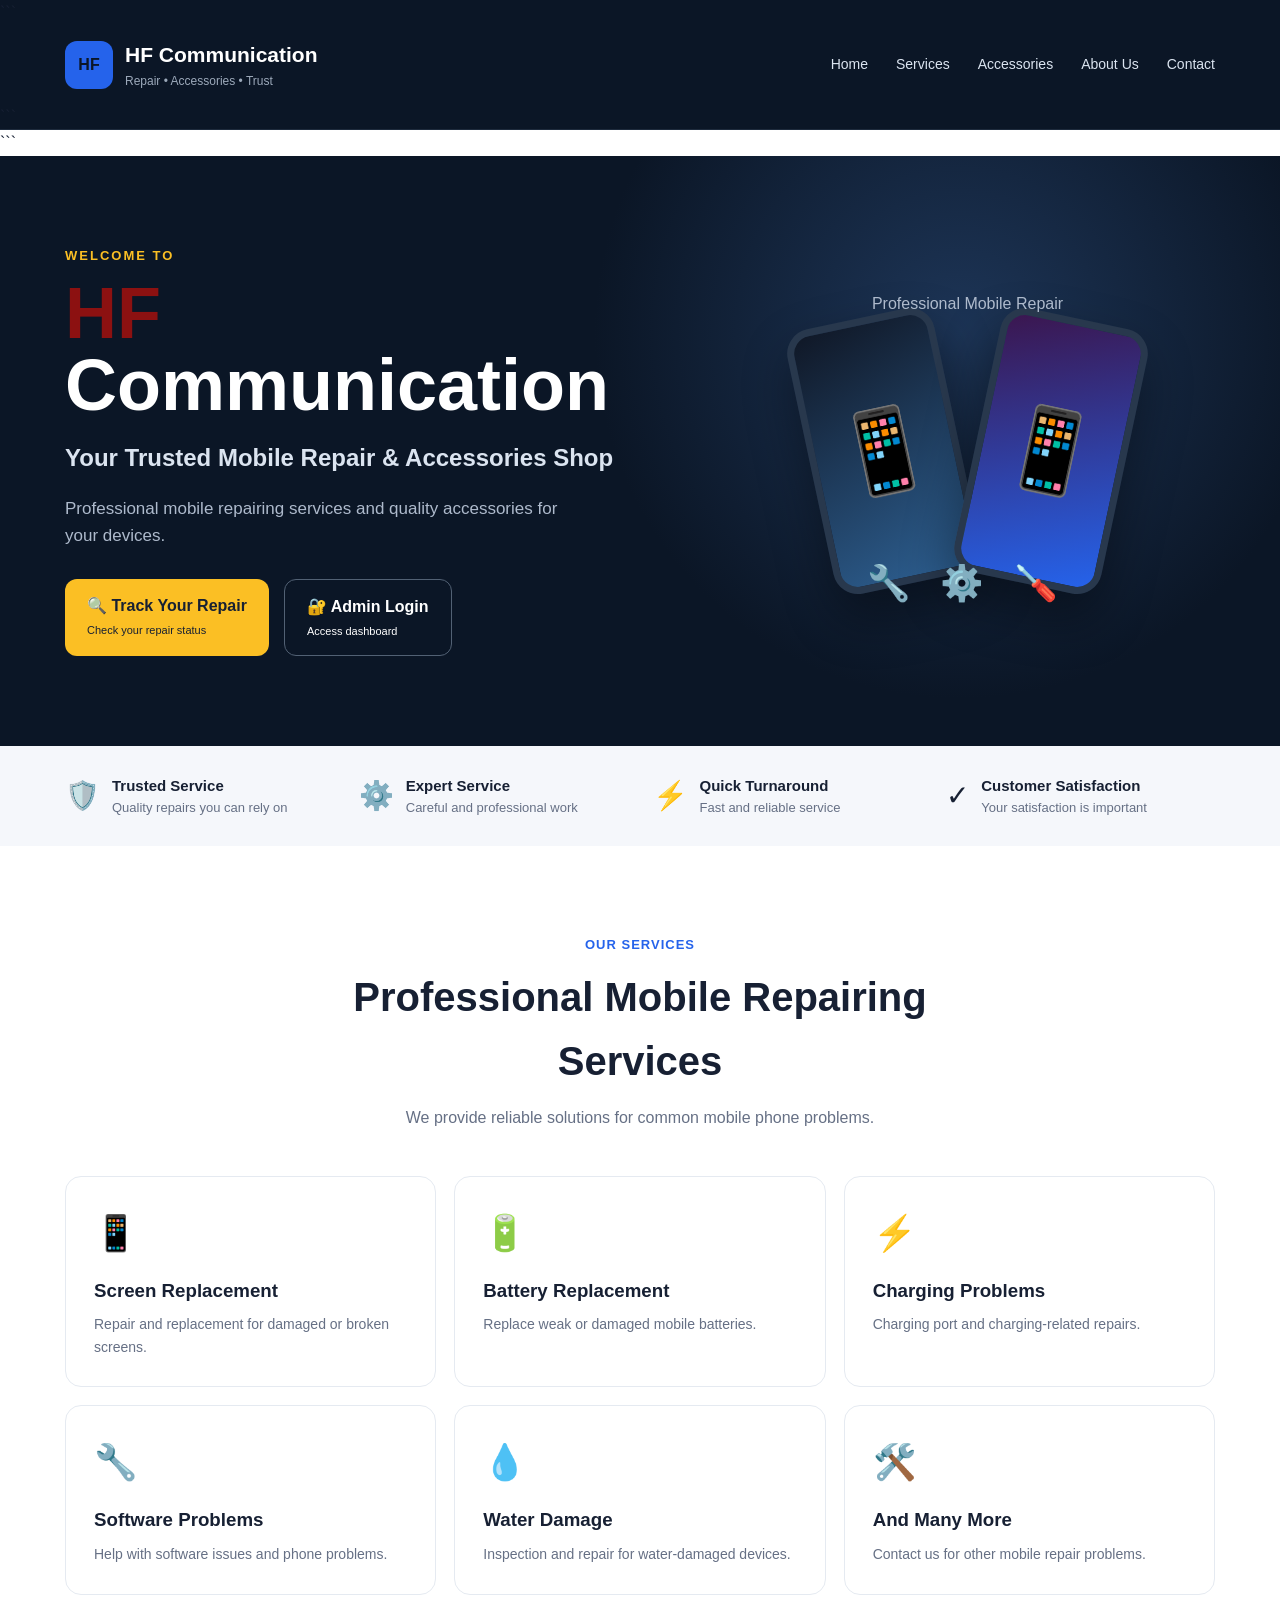
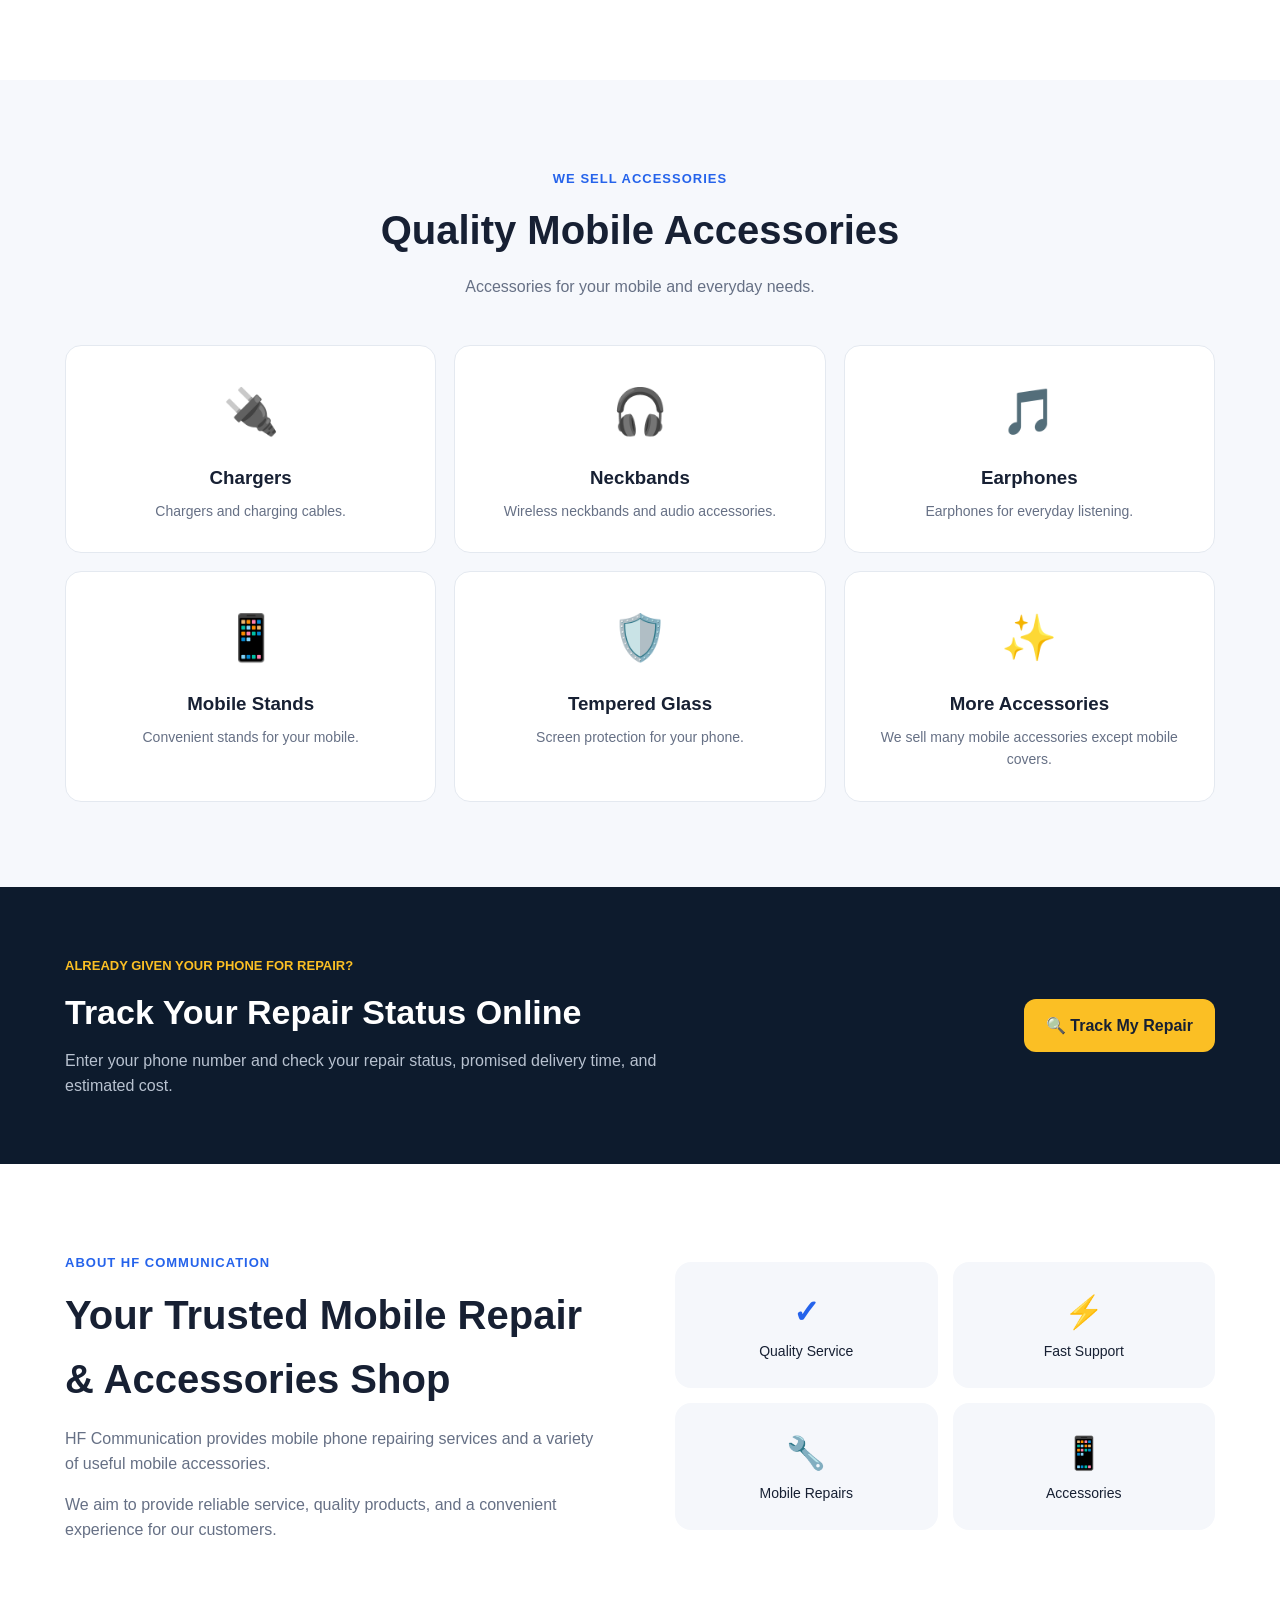
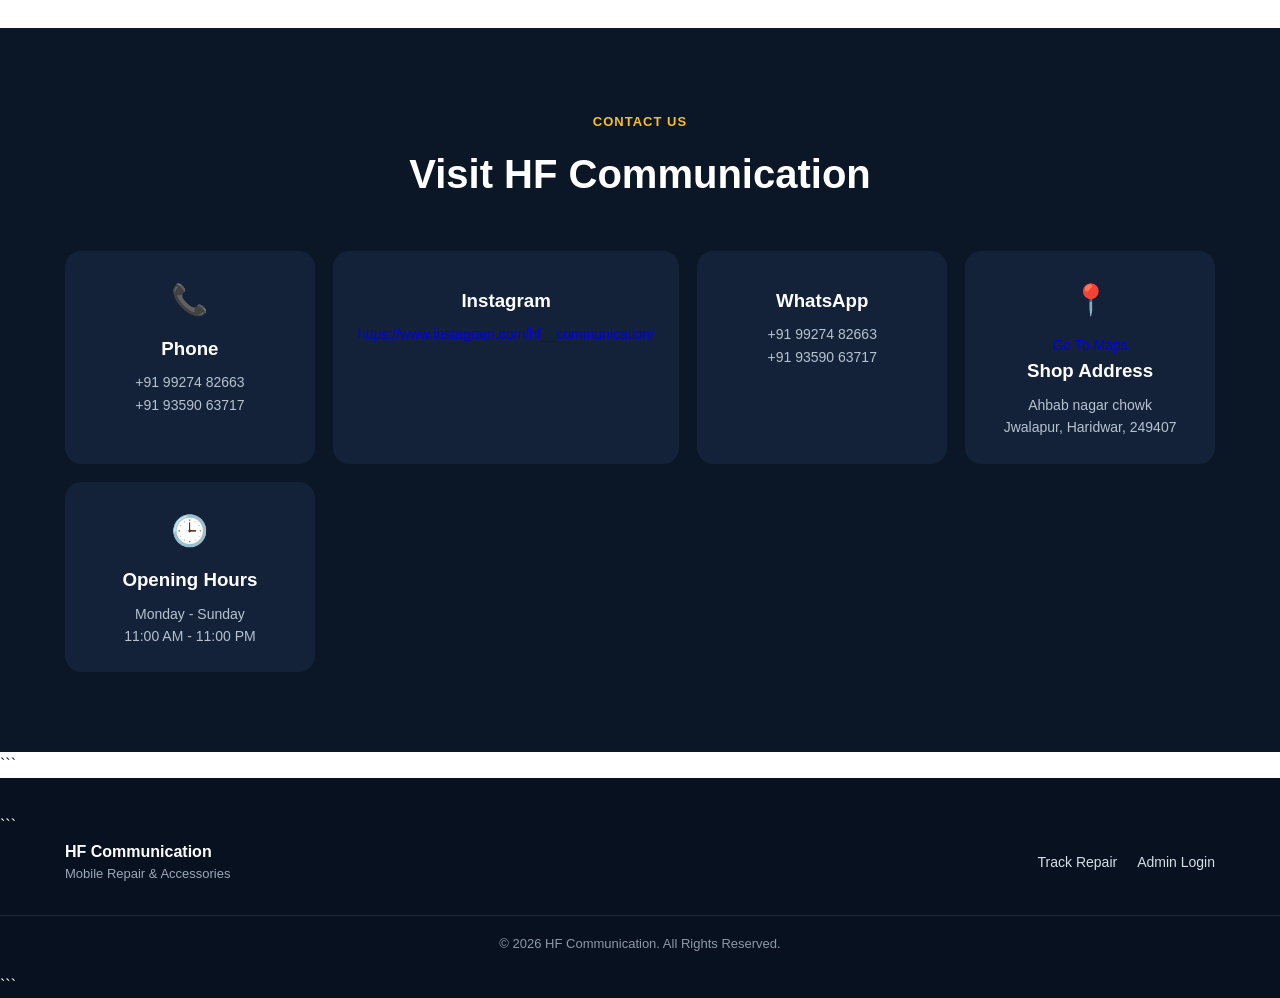
==== index.html @ 6cd39aac "Add files via upload" ====
<!DOCTYPE html>

<html lang="en">
<head>
  <meta charset="UTF-8">

<meta
name="viewport"
content="width=device-width, initial-scale=1.0"

>

  <title>HF Communication | Mobile Repair & Accessories</title>

  <link rel="stylesheet" href="home.css">
  <link href='https://cdn.boxicons.com/fonts/basic/boxicons.min.css' rel='stylesheet'>
<link href='https://cdn.boxicons.com/fonts/brands/boxicons-brands.min.css' rel='stylesheet'>

</head>

<body>

  <!-- ================= HEADER ================= -->

  <header class="site-header">

```
<div class="container navbar">

  <a href="index.html" class="logo">

    <div class="logo-icon">HF</div>

    <div>
      <span class="logo-name">HF Communication</span>
      <span class="logo-tagline">
        Repair • Accessories • Trust
      </span>
    </div>

  </a>


  <nav class="nav-links">

    <a href="#home">Home</a>
    <a href="#services">Services</a>
    <a href="#accessories">Accessories</a>
    <a href="#about">About Us</a>
    <a href="#contact">Contact</a>

  </nav>


  <button
    class="mobile-menu-btn"
    id="mobileMenuBtn"
    aria-label="Open menu"
  >
    ☰
  </button>

</div>
```

  </header>

  <!-- ================= HERO ================= -->

  <main>

```
<section id="home" class="hero">

  <div class="container hero-grid">

    <div class="hero-content">

      <p class="welcome-text">
        WELCOME TO
      </p>

      <h1>
        HF <span>Communication</span>
      </h1>

      <h2>
        Your Trusted Mobile Repair
        & Accessories Shop
      </h2>

      <p class="hero-description">

        Professional mobile repairing services
        and quality accessories for your devices.

      </p>


      <div class="hero-buttons">

        <a
          href="track.html"
          class="btn btn-primary"
        >
          🔍 Track Your Repair

          <small>
            Check your repair status
          </small>
        </a>


        <a
          href="admin.html"
          class="btn btn-secondary"
        >
          🔐 Admin Login

          <small>
            Access dashboard
          </small>
        </a>

      </div>

    </div>


    <div class="hero-visual">

      <div class="phone phone-one">
        📱
      </div>

      <div class="phone phone-two">
        📱
      </div>

      <div class="repair-tools">
        🔧 ⚙️ 🪛
      </div>

      <p>
        Professional Mobile Repair
      </p>

    </div>

  </div>

</section>


<!-- ================= TRUST ================= -->

<section class="trust-section">

  <div class="container trust-grid">

    <div class="trust-item">
      <div class="trust-icon">🛡️</div>

      <div>
        <h3>Trusted Service</h3>
        <p>Quality repairs you can rely on</p>
      </div>
    </div>


    <div class="trust-item">
      <div class="trust-icon">⚙️</div>

      <div>
        <h3>Expert Service</h3>
        <p>Careful and professional work</p>
      </div>
    </div>


    <div class="trust-item">
      <div class="trust-icon">⚡</div>

      <div>
        <h3>Quick Turnaround</h3>
        <p>Fast and reliable service</p>
      </div>
    </div>


    <div class="trust-item">
      <div class="trust-icon">✓</div>

      <div>
        <h3>Customer Satisfaction</h3>
        <p>Your satisfaction is important</p>
      </div>
    </div>

  </div>

</section>


<!-- ================= SERVICES ================= -->

<section id="services" class="section">

  <div class="container">

    <div class="section-heading">

      <span>OUR SERVICES</span>

      <h2>
        Professional Mobile Repairing Services
      </h2>

      <p>
        We provide reliable solutions for common
        mobile phone problems.
      </p>

    </div>


    <div class="services-grid">


      <div class="service-card">

        <div class="service-icon">📱</div>

        <h3>Screen Replacement</h3>

        <p>
          Repair and replacement for damaged
          or broken screens.
        </p>

      </div>


      <div class="service-card">

        <div class="service-icon">🔋</div>

        <h3>Battery Replacement</h3>

        <p>
          Replace weak or damaged mobile batteries.
        </p>

      </div>


      <div class="service-card">

        <div class="service-icon">⚡</div>

        <h3>Charging Problems</h3>

        <p>
          Charging port and charging-related repairs.
        </p>

      </div>


      <div class="service-card">

        <div class="service-icon">🔧</div>

        <h3>Software Problems</h3>

        <p>
          Help with software issues and phone problems.
        </p>

      </div>


      <div class="service-card">

        <div class="service-icon">💧</div>

        <h3>Water Damage</h3>

        <p>
          Inspection and repair for water-damaged devices.
        </p>

      </div>


      <div class="service-card">

        <div class="service-icon">🛠️</div>

        <h3>And Many More</h3>

        <p>
          Contact us for other mobile repair problems.
        </p>

      </div>


    </div>

  </div>

</section>


<!-- ================= ACCESSORIES ================= -->

<section
  id="accessories"
  class="section accessories-section"
>

  <div class="container">

    <div class="section-heading">

      <span>WE SELL ACCESSORIES</span>

      <h2>
        Quality Mobile Accessories
      </h2>

      <p>
        Accessories for your mobile and everyday needs.
      </p>

    </div>


    <div class="accessories-grid">


      <div class="accessory-card">

        <div class="accessory-icon">🔌</div>

        <h3>Chargers</h3>

        <p>
          Chargers and charging cables.
        </p>

      </div>


      <div class="accessory-card">

        <div class="accessory-icon">🎧</div>

        <h3>Neckbands</h3>

        <p>
          Wireless neckbands and audio accessories.
        </p>

      </div>


      <div class="accessory-card">

        <div class="accessory-icon">🎵</div>

        <h3>Earphones</h3>

        <p>
          Earphones for everyday listening.
        </p>

      </div>


      <div class="accessory-card">

        <div class="accessory-icon">📱</div>

        <h3>Mobile Stands</h3>

        <p>
          Convenient stands for your mobile.
        </p>

      </div>


      <div class="accessory-card">

        <div class="accessory-icon">🛡️</div>

        <h3>Tempered Glass</h3>

        <p>
          Screen protection for your phone.
        </p>

      </div>


      <div class="accessory-card">

        <div class="accessory-icon">✨</div>

        <h3>More Accessories</h3>

        <p>
          We sell many mobile accessories
          except mobile covers.
        </p>

      </div>


    </div>

  </div>

</section>


<!-- ================= TRACK CTA ================= -->

<section class="track-cta">

  <div class="container cta-content">

    <div>

      <span>ALREADY GIVEN YOUR PHONE FOR REPAIR?</span>

      <h2>
        Track Your Repair Status Online
      </h2>

      <p>
        Enter your phone number and check your
        repair status, promised delivery time,
        and estimated cost.
      </p>

    </div>


    <a
      href="track.html"
      class="btn btn-primary large-btn"
    >
      🔍 Track My Repair
    </a>

  </div>

</section>


<!-- ================= ABOUT ================= -->

<section id="about" class="section about-section">

  <div class="container about-grid">

    <div>

      <span class="section-label">
        ABOUT HF COMMUNICATION
      </span>

      <h2>
        Your Trusted Mobile Repair
        & Accessories Shop
      </h2>

      <p>

        HF Communication provides mobile phone
        repairing services and a variety of
        useful mobile accessories.

      </p>

      <p>

        We aim to provide reliable service,
        quality products, and a convenient
        experience for our customers.

      </p>

    </div>


    <div class="stats-box">

      <div class="stat">
        <strong>✓</strong>
        <span>Quality Service</span>
      </div>

      <div class="stat">
        <strong>⚡</strong>
        <span>Fast Support</span>
      </div>

      <div class="stat">
        <strong>🔧</strong>
        <span>Mobile Repairs</span>
      </div>

      <div class="stat">
        <strong>📱</strong>
        <span>Accessories</span>
      </div>

    </div>

  </div>

</section>


<!-- ================= CONTACT ================= -->

<section id="contact" class="contact-section">

  <div class="container">

    <div class="section-heading light-heading">

      <span>CONTACT US</span>

      <h2>
        Visit HF Communication
      </h2>

    </div>


    <div class="contact-grid">


      <div class="contact-card">

        <div class="contact-icon">📞</div>

        <h3>Phone</h3>

        <!-- CHANGE THIS -->
        <p>+91 99274 82663</p>
        <p>+91 93590 63717 </p>

      </div>

      <div class="contact-card">
  <div class="contact-icon"><a href="https://www.instagram.com/hf__communication/" target="_blank"><i class='bxl  bx-instagram'  ></i></a></div>
  <h3>Instagram</h3>
  <p>
    <a href="https://www.instagram.com/hf__communication/" target="_blank">
      https://www.instagram.com/hf__communication/
    </a>
  </p>
</div>



      <div class="contact-card">

        <div class="contact-icon"><a href="#"><i class='bxl  bx-whatsapp'  ></i></a></div>

        <h3>WhatsApp</h3>

        <p>+91 99274 82663</p>
        <p>+91 93590 63717 </p>

      </div>


      <div class="contact-card">

        <div class="contact-icon">📍</div>
         <p>
    <a href="https://maps.app.goo.gl/x4Cbnzty445XVziE9" target="_blank">
      Go To Maps
    </a>

        <h3>Shop Address</h3>

        <!-- CHANGE THIS -->
        <p>
          Ahbab nagar chowk<br>
          Jwalapur, Haridwar, 249407
        </p>

      </div>


      <div class="contact-card">

        <div class="contact-icon">🕒</div>

        <h3>Opening Hours</h3>

        <!-- CHANGE THIS -->
        <p>
          Monday - Sunday<br>
          11:00 AM - 11:00 PM
        </p>

      </div>


    </div>

  </div>

</section>
```

  </main>

  <!-- ================= FOOTER ================= -->

  <footer>

```
<div class="container footer-content">

  <div>

    <strong>HF Communication</strong>

    <p>
      Mobile Repair & Accessories
    </p>

  </div>


  <div class="footer-links">

    <a href="track.html">
      Track Repair
    </a>

    <a href="admin.html">
      Admin Login
    </a>

  </div>

</div>


<div class="copyright">

  © <span id="year"></span>
  HF Communication. All Rights Reserved.

</div>
```

  </footer>

  <script>

    document.getElementById("year").textContent =
      new Date().getFullYear();


    const mobileMenuBtn =
      document.getElementById("mobileMenuBtn");

    const navLinks =
      document.querySelector(".nav-links");


    mobileMenuBtn.addEventListener(
      "click",
      () => {

        navLinks.classList.toggle("show");

      }
    );

  </script>

</body>
</html>
---- home.css ----
/* =========================
HF COMMUNICATION HOMEPAGE
========================= */

* {
  box-sizing: border-box;
  margin: 0;
  padding: 0;
  }

html {
scroll-behavior: smooth;
}

body {
font-family: Arial, sans-serif;
color: #172033;
background: #ffffff;
line-height: 1.6;
}

a {
text-decoration: none;
}

.container {
width: min(1150px, 92%);
margin: auto;
}

/* ================= HEADER ================= */

.site-header {
background: #0b1626;
position: sticky;
top: 0;
z-index: 1000;
border-bottom: 1px solid #1e2b3d;
}

.navbar {
min-height: 78px;
display: flex;
align-items: center;
justify-content: space-between;
}

.logo {
display: flex;
align-items: center;
gap: 12px;
}

.logo-icon {
width: 48px;
height: 48px;
display: grid;
place-items: center;
background: #2563eb;
color: #0b1626;
font-weight: bold;
border-radius: 12px;
}

.logo-name {
display: block;
color: white;
font-size: 21px;
font-weight: bold;
}

.logo-tagline {
display: block;
color: #9ca9ba;
font-size: 12px;
}

.nav-links {
display: flex;
gap: 28px;
}

.nav-links a {
color: #dbe4f0;
font-size: 14px;
}

.nav-links a:hover {
color: #fbbf24;
}

.mobile-menu-btn {
display: none;
background: none;
border: 0;
color: white;
font-size: 26px;
cursor: pointer;
}

/* ================= HERO ================= */

.hero {
background:
radial-gradient(
circle at 75% 30%,
#1d3557,
transparent 35%
),
#0b1626;

color: white;
padding: 90px 0;
}

.hero-grid {
display: grid;
grid-template-columns: 1.1fr 0.9fr;
gap: 50px;
align-items: center;
}

.welcome-text {
color: #fbbf24;
font-weight: bold;
letter-spacing: 2px;
font-size: 13px;
margin-bottom: 10px;
}

.hero h1 {
font-size: clamp(42px, 6vw, 72px);
line-height: 1;
margin-bottom: 18px;
}

.hero h1 {
color: #8c1111;
}

.hero h1 span {
color: white;
}

.hero h2 {
font-size: 24px;
color: #dbe4f0;
margin-bottom: 18px;
}

.hero-description {
color: #aebacc;
max-width: 520px;
margin-bottom: 30px;
font-size: 17px;
}

.hero-buttons {
display: flex;
gap: 15px;
flex-wrap: wrap;
}

.btn {
padding: 14px 22px;
border-radius: 12px;
font-weight: bold;
display: inline-flex;
flex-direction: column;
transition: 0.2s;
}

.btn small {
font-size: 11px;
font-weight: normal;
margin-top: 3px;
}

.btn-primary {
background: #fbbf24;
color: #172033;
}

.btn-primary:hover {
transform: translateY(-2px);
}

.btn-secondary {
border: 1px solid #526174;
color: white;
}

.btn-secondary:hover {
background: #172437;
}

/* ================= HERO VISUAL ================= */

.hero-visual {
min-height: 360px;
position: relative;
display: grid;
place-items: center;
}

.phone {
width: 150px;
height: 270px;
border-radius: 25px;
border: 7px solid #28384d;
background: linear-gradient(
160deg,
#101827,
#2d5f91
);
display: grid;
place-items: center;
font-size: 80px;
box-shadow: 0 25px 50px rgba(0,0,0,.4);
}

.phone-one {
transform: rotate(-12deg);
position: absolute;
left: 18%;
}

.phone-two {
transform: rotate(12deg);
position: absolute;
right: 18%;
background: linear-gradient(
160deg,
#3b164f,
#2563eb
);
}

.repair-tools {
position: absolute;
bottom: 20px;
font-size: 35px;
letter-spacing: 10px;
}

.hero-visual p {
position: absolute;
top: 20px;
color: #aebacc;
}

/* ================= TRUST ================= */

.trust-section {
padding: 28px 0;
background: #f5f7fb;
}

.trust-grid {
display: grid;
grid-template-columns: repeat(4, 1fr);
gap: 25px;
}

.trust-item {
display: flex;
gap: 12px;
align-items: center;
}

.trust-icon {
font-size: 28px;
}

.trust-item h3 {
font-size: 15px;
}

.trust-item p {
color: #667085;
font-size: 13px;
}

/* ================= SECTIONS ================= */

.section {
padding: 85px 0;
}

.section-heading {
text-align: center;
max-width: 700px;
margin: 0 auto 45px;
}

.section-heading span,
.section-label {
color: #2563eb;
font-size: 13px;
font-weight: bold;
letter-spacing: 1px;
}

.section-heading h2,
.about-grid h2 {
font-size: clamp(28px, 4vw, 40px);
margin: 8px 0 12px;
}

.section-heading p {
color: #667085;
}

/* ================= SERVICES ================= */

.services-grid {
display: grid;
grid-template-columns: repeat(3, 1fr);
gap: 18px;
}

.service-card {
padding: 28px;
border: 1px solid #e5eaf1;
border-radius: 16px;
background: white;
transition: 0.2s;
}

.service-card:hover {
transform: translateY(-5px);
box-shadow: 0 15px 35px rgba(0,0,0,.08);
}

.service-icon {
font-size: 35px;
margin-bottom: 15px;
}

.service-card h3 {
margin-bottom: 8px;
}

.service-card p {
color: #667085;
font-size: 14px;
}

/* ================= ACCESSORIES ================= */

.accessories-section {
background: #f6f8fc;
}

.accessories-grid {
display: grid;
grid-template-columns: repeat(3, 1fr);
gap: 18px;
}

.accessory-card {
text-align: center;
background: white;
border: 1px solid #e4e9f0;
border-radius: 16px;
padding: 30px 20px;
}

.accessory-icon {
font-size: 45px;
margin-bottom: 15px;
}

.accessory-card h3 {
margin-bottom: 7px;
}

.accessory-card p {
font-size: 14px;
color: #667085;
}

/* ================= TRACK CTA ================= */

.track-cta {
background: #0d1b2d;
color: white;
padding: 65px 0;
}

.cta-content {
display: flex;
align-items: center;
justify-content: space-between;
gap: 30px;
}

.cta-content span {
color: #fbbf24;
font-size: 13px;
font-weight: bold;
}

.cta-content h2 {
font-size: 34px;
margin: 8px 0;
}

.cta-content p {
color: #b8c2d0;
max-width: 650px;
}

.large-btn {
white-space: nowrap;
}

/* ================= ABOUT ================= */

.about-section {
background: white;
}

.about-grid {
display: grid;
grid-template-columns: 1fr 1fr;
gap: 70px;
align-items: center;
}

.about-grid p {
color: #667085;
margin-top: 15px;
}

.stats-box {
display: grid;
grid-template-columns: 1fr 1fr;
gap: 15px;
}

.stat {
padding: 25px;
background: #f5f7fb;
border-radius: 16px;
text-align: center;
}

.stat strong {
display: block;
font-size: 32px;
color: #2563eb;
}

.stat span {
font-size: 14px;
}

/* ================= CONTACT ================= */

.contact-section {
background: #0b1626;
color: white;
padding: 80px 0;
}

.light-heading h2 {
color: white;
}

.light-heading span {
color: #fbbf24;
}

.contact-grid {
display: grid;
grid-template-columns: repeat(4, 1fr);
gap: 18px;
}

.contact-card {
background: #132238;
padding: 25px;
border-radius: 16px;
text-align: center;
}

.contact-icon {
font-size: 30px;
margin-bottom: 10px;
}

.contact-card h3 {
margin-bottom: 8px;
}

.contact-card p {
color: #b7c2d0;
font-size: 14px;
}

/* ================= FOOTER ================= */

footer {
background: #07111f;
color: white;
padding-top: 35px;
}

.footer-content {
display: flex;
justify-content: space-between;
align-items: center;
padding-bottom: 30px;
}

.footer-content p {
color: #9ba8b8;
font-size: 13px;
}

.footer-links {
display: flex;
gap: 20px;
}

.footer-links a {
color: #d6dee8;
font-size: 14px;
}

.copyright {
border-top: 1px solid #1c2a3a;
text-align: center;
padding: 18px;
color: #8d99a8;
font-size: 13px;
}

/* ================= MOBILE ================= */

@media (max-width: 900px) {

.hero-grid,
.about-grid {
grid-template-columns: 1fr;
}

.hero-content {
text-align: center;
}

.hero-description {
margin-left: auto;
margin-right: auto;
}

.hero-buttons {
justify-content: center;
}

.trust-grid,
.contact-grid {
grid-template-columns: repeat(2, 1fr);
}

.cta-content {
flex-direction: column;
text-align: center;
}

}

@media (max-width: 700px) {

.nav-links {
display: none;
position: absolute;
top: 78px;
left: 0;
width: 100%;
background: #0b1626;
flex-direction: column;
padding: 25px;
}

.nav-links.show {
display: flex;
}

.mobile-menu-btn {
display: block;
}

.services-grid,
.accessories-grid {
grid-template-columns: repeat(2, 1fr);
}

.hero {
padding: 65px 0;
}

.hero-visual {
min-height: 300px;
}

.phone-one {
left: 10%;
}

.phone-two {
right: 10%;
}

}

@media (max-width: 500px) {

.services-grid,
.accessories-grid,
.trust-grid,
.contact-grid {
grid-template-columns: 1fr;
}

.hero h2 {
font-size: 20px;
}

.hero-visual {
transform: scale(.85);
}

.footer-content {
flex-direction: column;
gap: 20px;
text-align: center;
}

}
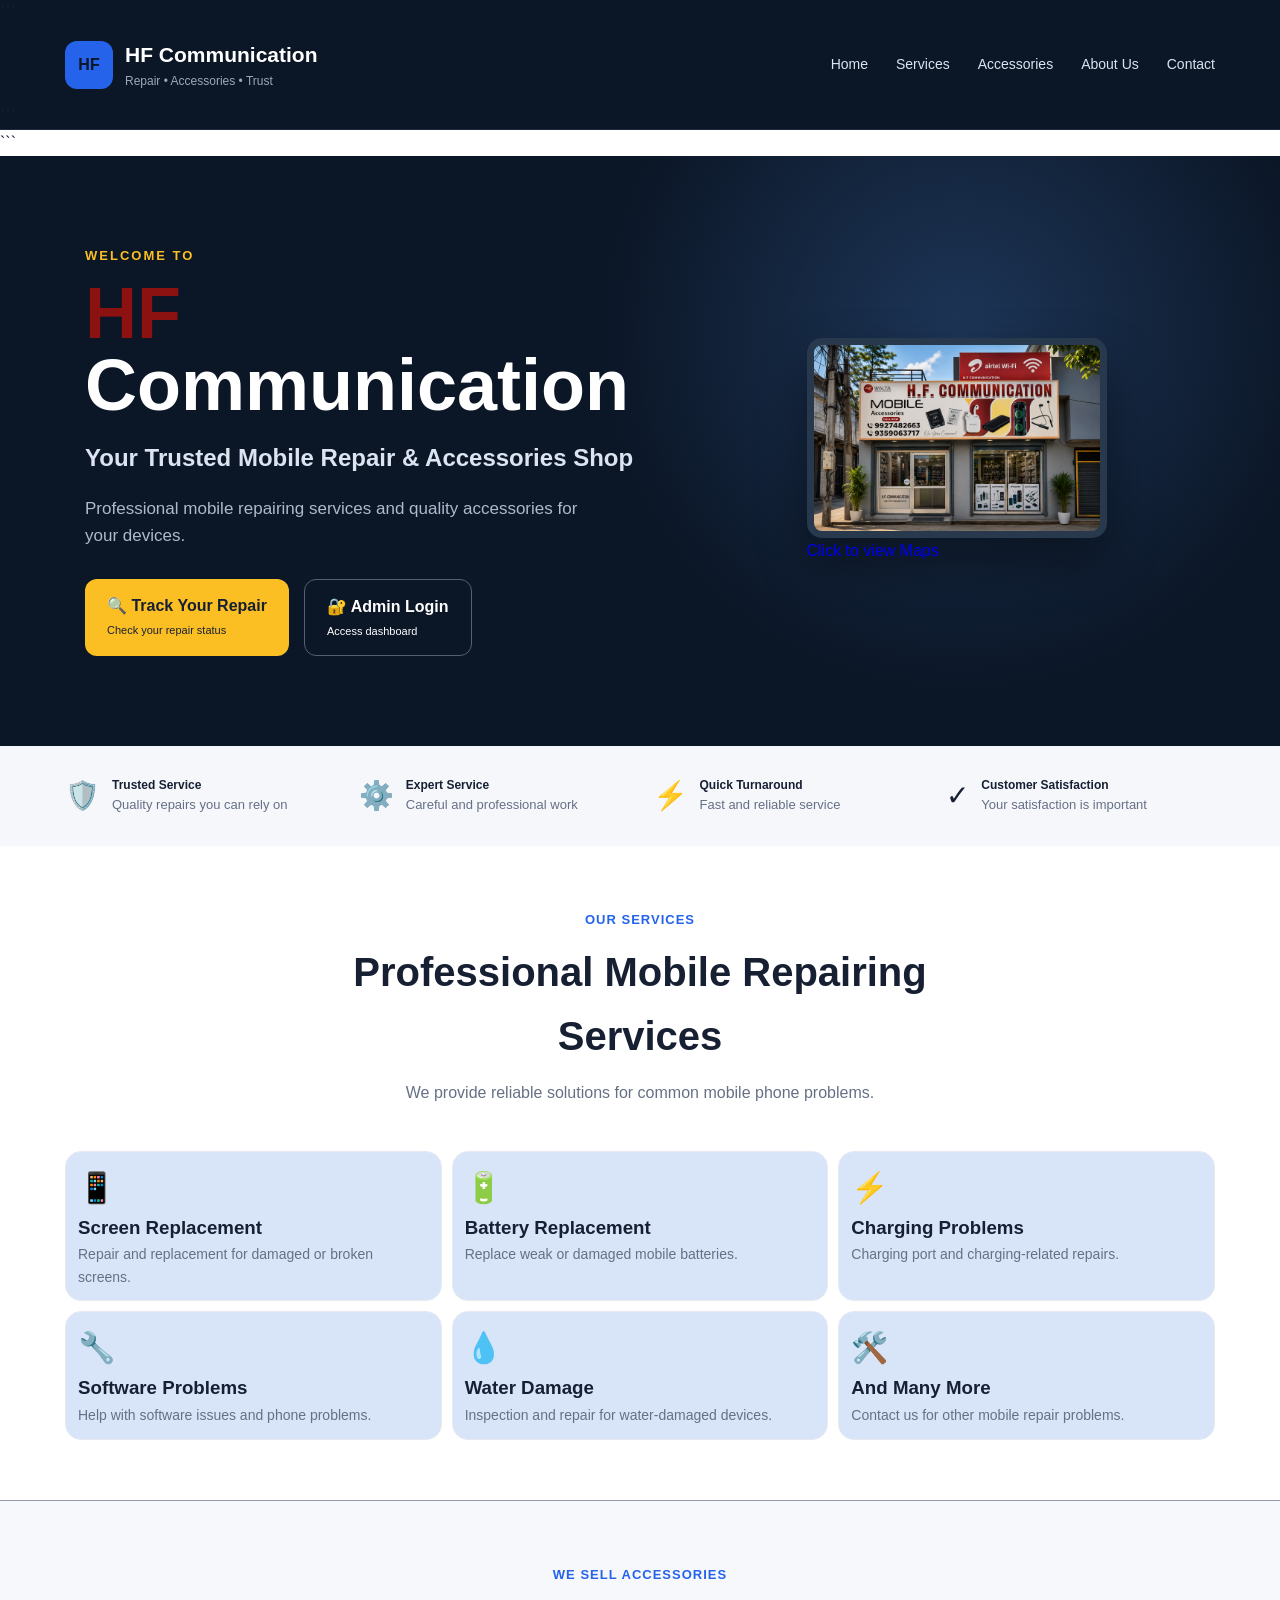
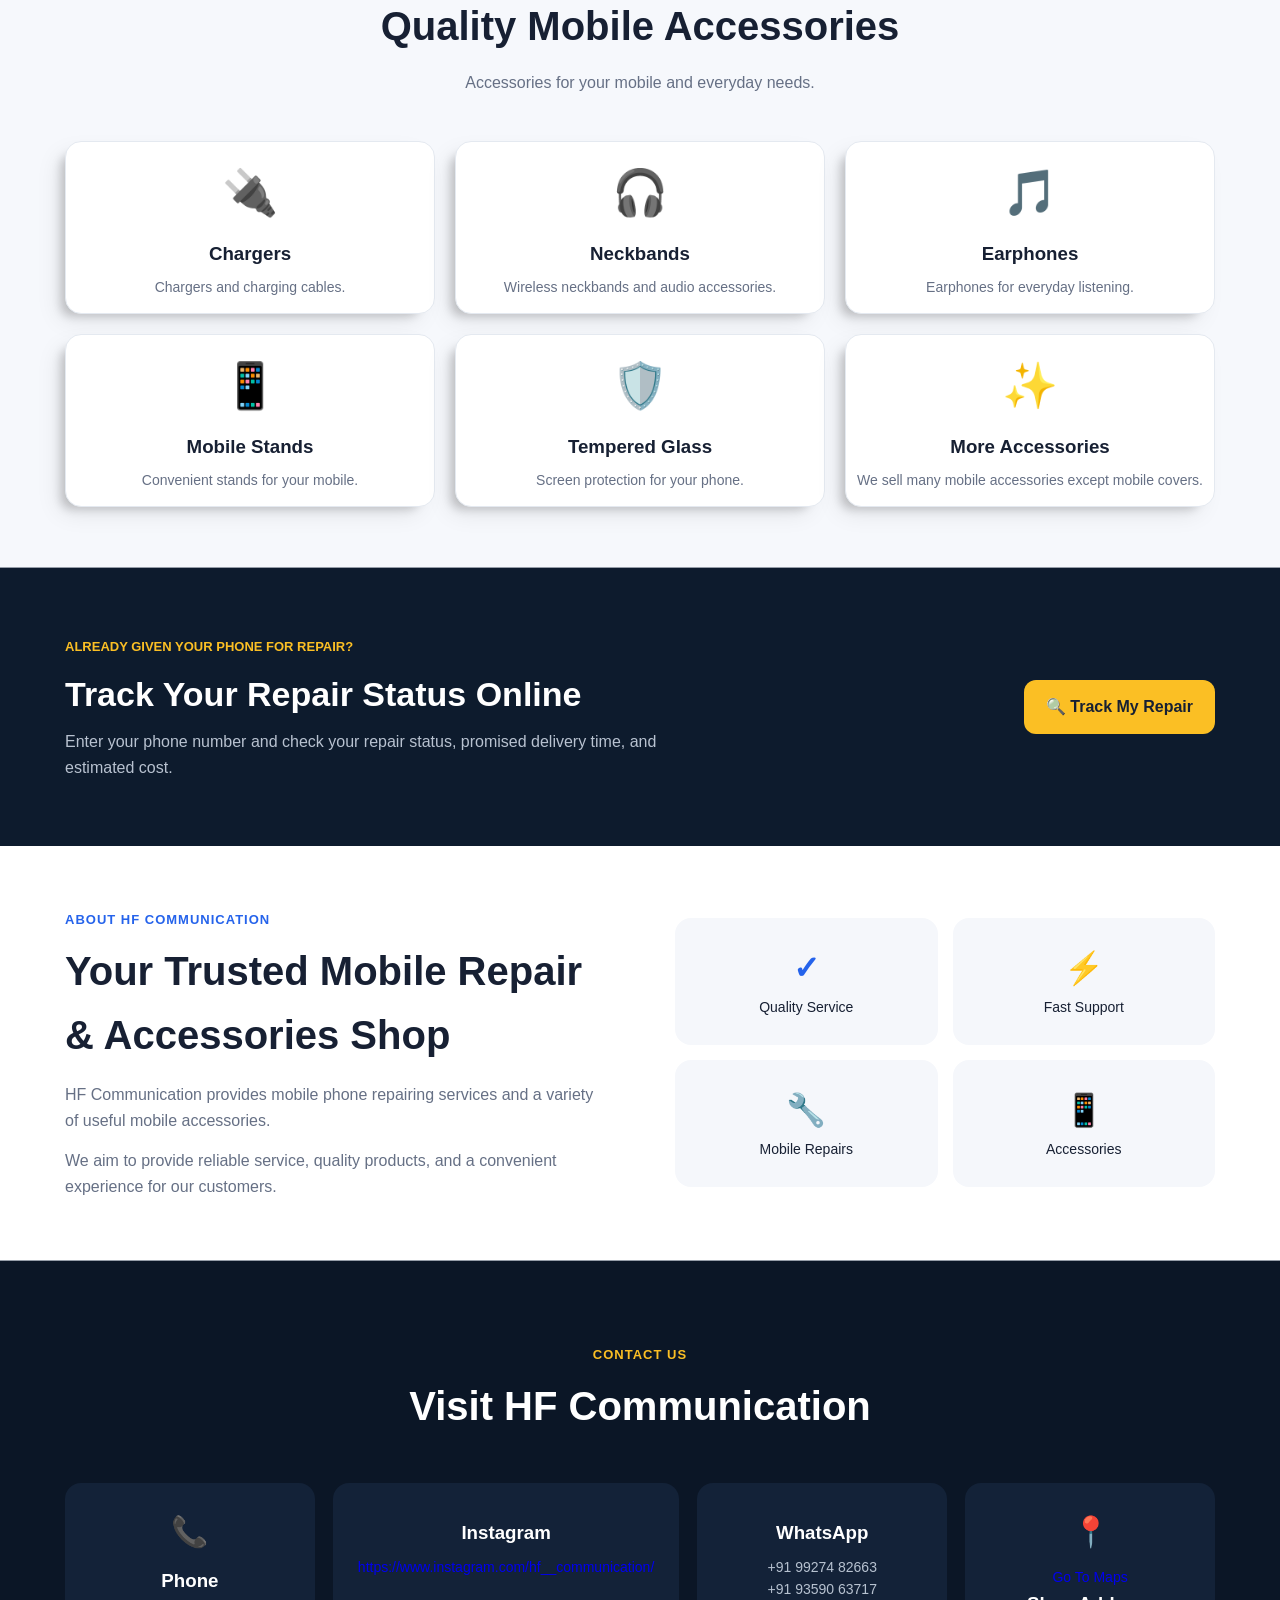
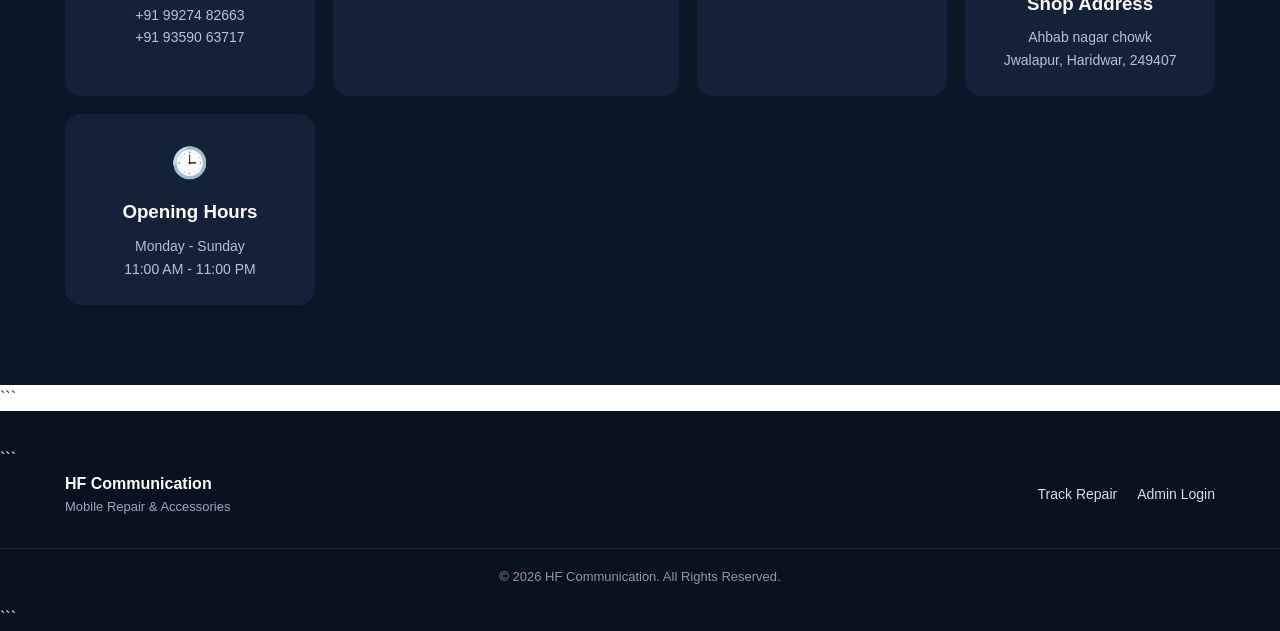
==== commit b25fbc32: "Update index.html" ====
--- a/index.html
+++ b/index.html
@@ -129,20 +129,12 @@
 
     <div class="hero-visual">
 
-      <div class="phone phone-one">
-        📱
-      </div>
-
-      <div class="phone phone-two">
-        📱
-      </div>
-
-      <div class="repair-tools">
-        🔧 ⚙️ 🪛
-      </div>
+      <a href="https://maps.app.goo.gl/x4Cbnzty445XVziE9" target="_blank"><div class="image_container">
+    
+      </div></a>
 
       <p>
-        Professional Mobile Repair
+        <a href="https://maps.app.goo.gl/x4Cbnzty445XVziE9" target="_blank"> Click to view Maps</a>
       </p>
 
     </div>
--- a/home.css
+++ b/home.css
@@ -118,6 +118,10 @@
 grid-template-columns: 1.1fr 0.9fr;
 gap: 50px;
 align-items: center;
+max-width: 1200px;
+margin: 0 auto;
+padding: 0 20px;
+justify-items: center;
 }
 
 .welcome-text {
@@ -196,58 +200,29 @@
 
 /* ================= HERO VISUAL ================= */
 
-.hero-visual {
-min-height: 360px;
-position: relative;
-display: grid;
-place-items: center;
-}
-
-.phone {
-width: 150px;
-height: 270px;
-border-radius: 25px;
-border: 7px solid #28384d;
-background: linear-gradient(
-160deg,
-#101827,
-#2d5f91
-);
-display: grid;
-place-items: center;
-font-size: 80px;
-box-shadow: 0 25px 50px rgba(0,0,0,.4);
-}
-
-.phone-one {
-transform: rotate(-12deg);
-position: absolute;
-left: 18%;
-}
-
-.phone-two {
-transform: rotate(12deg);
-position: absolute;
-right: 18%;
-background: linear-gradient(
-160deg,
-#3b164f,
-#2563eb
-);
-}
-
-.repair-tools {
-position: absolute;
-bottom: 20px;
-font-size: 35px;
-letter-spacing: 10px;
-}
-
-.hero-visual p {
-position: absolute;
-top: 20px;
-color: #aebacc;
-}
+.image_container{
+  
+  width: 100%;           
+  max-width: 450px;     
+  aspect-ratio: 1.5 / 1;  
+  border: 7px solid #28384d;
+  background-image: url("../store.png");
+  justify-self: center;  
+  min-width: 300px;
+  
+  border-radius: 15px; 
+  border: 7px solid #28384d;
+  background-image: url("../store.png");
+  background-size: cover;       
+  background-repeat: no-repeat;
+  background-position: center;  
+  
+  display: grid;
+  place-items: center;
+  font-size: clamp(24px, 5vw, 40px); 
+  box-shadow: 0 25px 50px rgba(0,0,0,.4);
+}
+
 
 /* ================= TRUST ================= */
 
@@ -273,7 +248,7 @@
 }
 
 .trust-item h3 {
-font-size: 15px;
+font-size: 12px;
 }
 
 .trust-item p {
@@ -284,7 +259,8 @@
 /* ================= SECTIONS ================= */
 
 .section {
-padding: 85px 0;
+padding: 60px 0;
+ border-bottom: 1px solid #969da8; 
 }
 
 .section-heading {
@@ -316,29 +292,29 @@
 .services-grid {
 display: grid;
 grid-template-columns: repeat(3, 1fr);
-gap: 18px;
+gap: 10px;
 }
 
 .service-card {
-padding: 28px;
+padding: 12px;
 border: 1px solid #e5eaf1;
 border-radius: 16px;
-background: white;
+background: rgba(158, 191, 241, 0.403);
 transition: 0.2s;
 }
 
 .service-card:hover {
 transform: translateY(-5px);
-box-shadow: 0 15px 35px rgba(0,0,0,.08);
+box-shadow: 0 15px 35px rgba(0, 0, 0, 0.208);
 }
 
 .service-icon {
-font-size: 35px;
-margin-bottom: 15px;
+font-size: 30px;
+margin-bottom: 1px;
 }
 
 .service-card h3 {
-margin-bottom: 8px;
+margin-bottom: 1px;
 }
 
 .service-card p {
@@ -355,7 +331,7 @@
 .accessories-grid {
 display: grid;
 grid-template-columns: repeat(3, 1fr);
-gap: 18px;
+gap: 20px;
 }
 
 .accessory-card {
@@ -363,12 +339,14 @@
 background: white;
 border: 1px solid #e4e9f0;
 border-radius: 16px;
-padding: 30px 20px;
+padding: 15px 10px;
+box-shadow: -10px 10px 25px -5px rgba(0, 0, 0, 0.1), 
+              -10px 8px 10px -6px rgba(0, 0, 0, 0.179);
 }
 
 .accessory-icon {
 font-size: 45px;
-margin-bottom: 15px;
+margin-bottom: 10px;
 }
 
 .accessory-card h3 {
@@ -605,13 +583,6 @@
 min-height: 300px;
 }
 
-.phone-one {
-left: 10%;
-}
-
-.phone-two {
-right: 10%;
-}
 
 }
 
